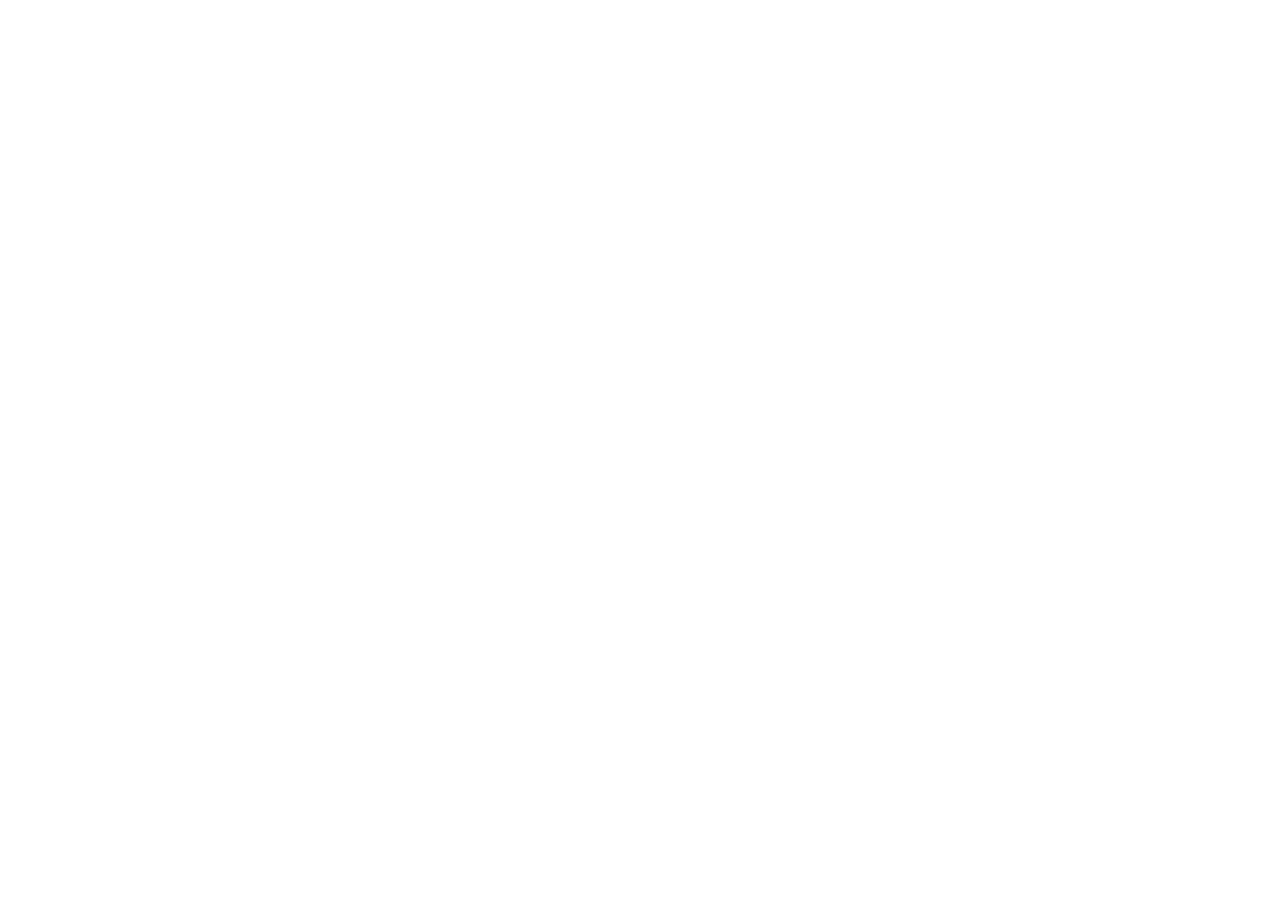
==== about.html @ ef61d07f "Init : création du dépôt, arborescence des fichiers et structure HTML de base" ====
<!DOCTYPE html>
<html lang="fr">
<head>
 <meta charset="UTF-8">
 <meta name="viewport" content="width=device-width, initial-scale=1.0">
 <title>AfriTalent — Accueil</title>
 <!-- Bootstrap 5 via CDN : feuille de style -->
 <link
href="https://cdn.jsdelivr.net/npm/bootstrap@5.3.0/dist/css/bootstrap.min.css"
rel="stylesheet">
 <!-- Votre feuille de style personnelle -->
 <link rel="stylesheet" href="css/style.css">
</head>
<body>
 <!-- Le contenu de la page sera ajoute ici -->
 <!-- Bootstrap 5 via CDN : script JavaScript -->
 <script
src="https://cdn.jsdelivr.net/npm/bootstrap@5.3.0/dist/js/bootstrap.bundle.min.js"
></script>
 <!-- Votre script JavaScript -->
 <script src="js/main.js"></script>
 </body>
</html>
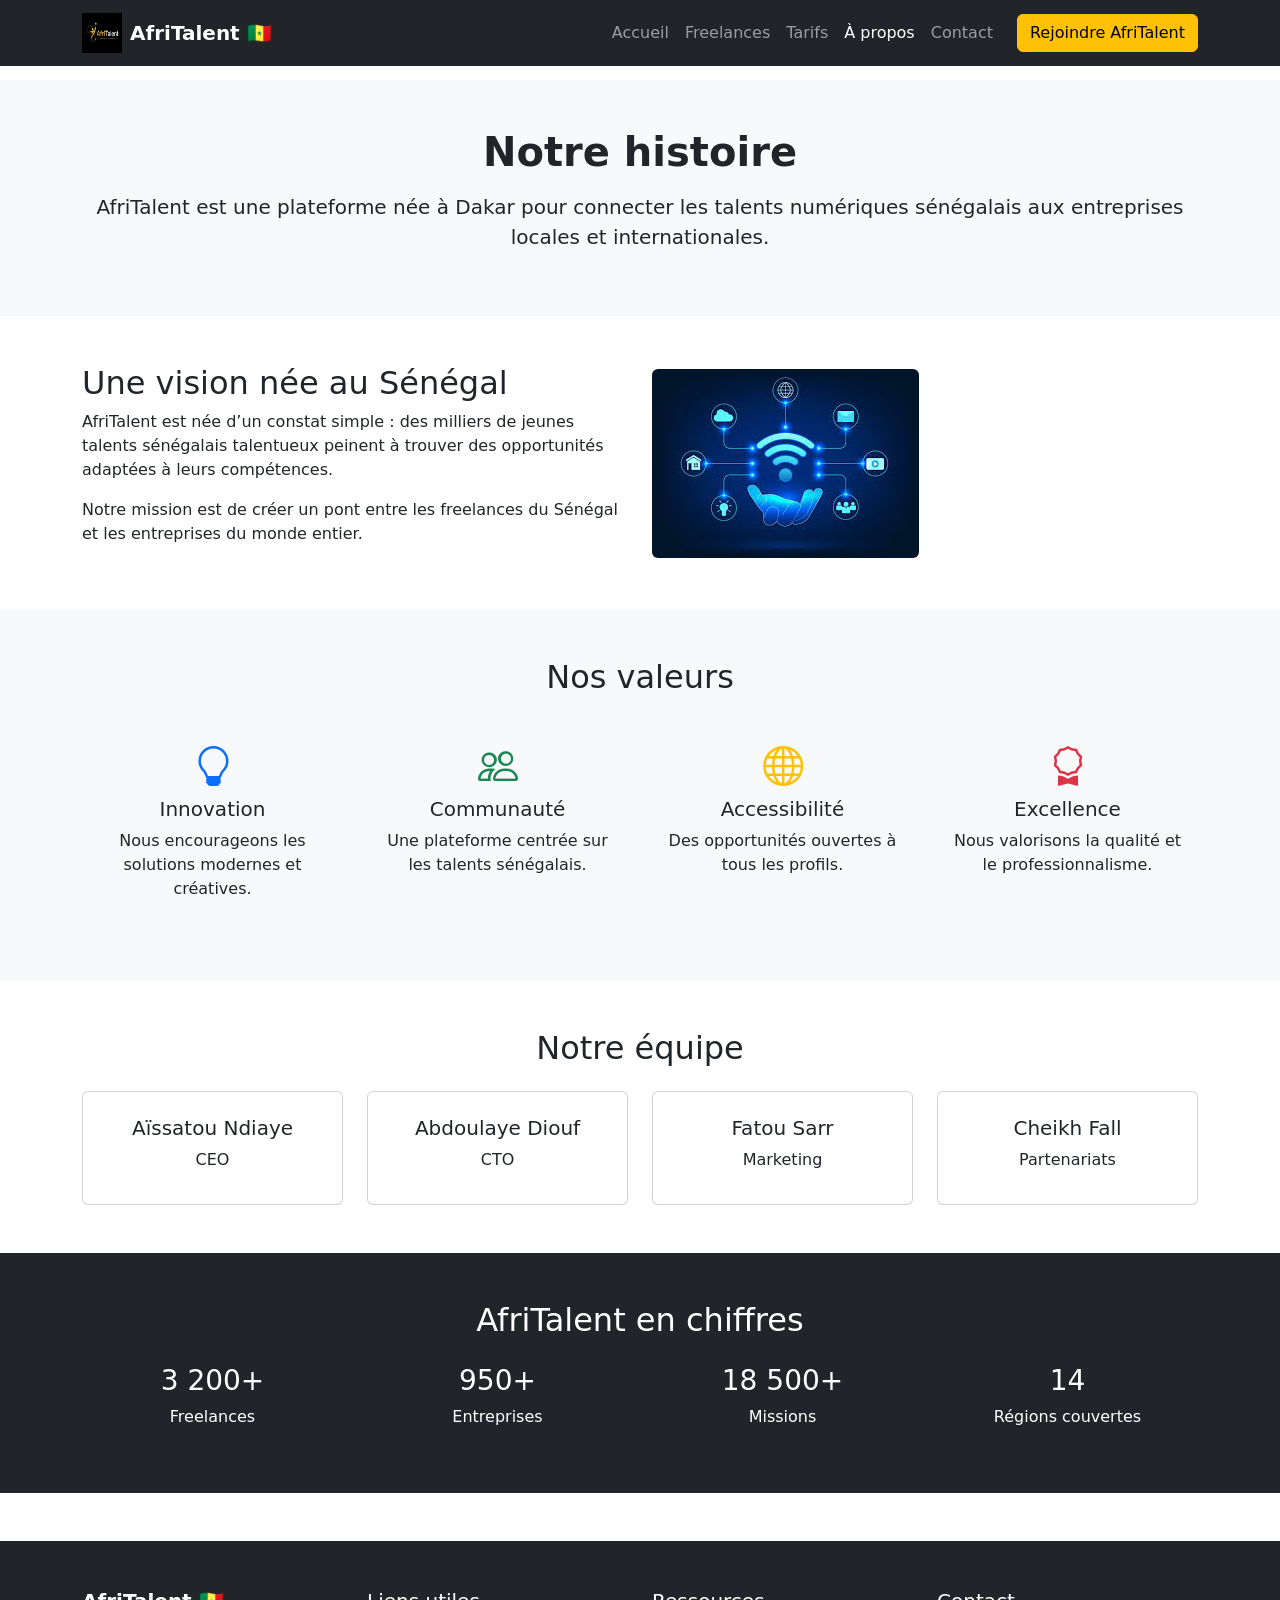
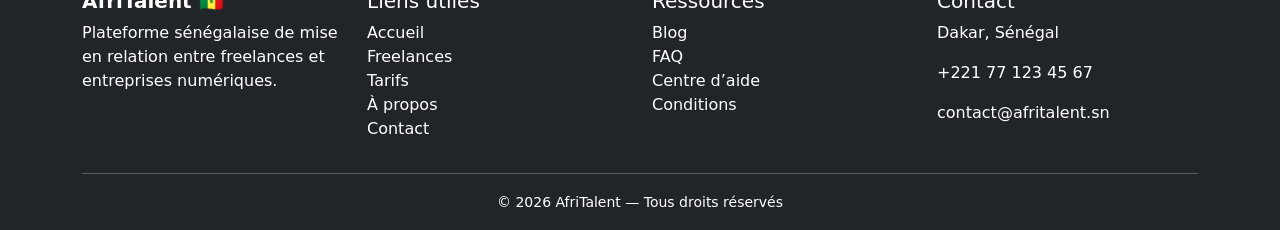
==== commit 57ef5514: "HTML : structure complète des 5 pages avec sections et contenu texte" ====
--- a/about.html
+++ b/about.html
@@ -1,23 +1,281 @@
 <!DOCTYPE html>
 <html lang="fr">
+
 <head>
- <meta charset="UTF-8">
- <meta name="viewport" content="width=device-width, initial-scale=1.0">
- <title>AfriTalent — Accueil</title>
- <!-- Bootstrap 5 via CDN : feuille de style -->
- <link
-href="https://cdn.jsdelivr.net/npm/bootstrap@5.3.0/dist/css/bootstrap.min.css"
-rel="stylesheet">
- <!-- Votre feuille de style personnelle -->
- <link rel="stylesheet" href="css/style.css">
+    <meta charset="UTF-8">
+    <meta name="viewport" content="width=device-width, initial-scale=1.0">
+    <title>AfriTalent — À propos</title>
+
+    <!-- Bootstrap -->
+    <link href="https://cdn.jsdelivr.net/npm/bootstrap@5.3.0/dist/css/bootstrap.min.css" rel="stylesheet">
+
+    <!-- Bootstrap Icons -->
+    <link href="https://cdn.jsdelivr.net/npm/bootstrap-icons/font/bootstrap-icons.css" rel="stylesheet">
 </head>
+
 <body>
- <!-- Le contenu de la page sera ajoute ici -->
- <!-- Bootstrap 5 via CDN : script JavaScript -->
- <script
-src="https://cdn.jsdelivr.net/npm/bootstrap@5.3.0/dist/js/bootstrap.bundle.min.js"
-></script>
- <!-- Votre script JavaScript -->
- <script src="js/main.js"></script>
- </body>
-</html>
+
+    <!-- ================= NAVBAR COMMUNE ================= -->
+    <nav class="navbar navbar-expand-lg navbar-dark bg-dark fixed-top">
+        <div class="container">
+
+            <a class="navbar-brand d-flex align-items-center" href="index.html">
+                <img src="images/AfriTalent.jpg.png" alt="Logo AfriTalent"
+                    width="40" height="40" class="me-2">
+                <span class="fw-bold">AfriTalent 🇸🇳</span>
+            </a>
+
+            <button class="navbar-toggler" type="button" data-bs-toggle="collapse" data-bs-target="#navMenu">
+                <span class="navbar-toggler-icon"></span>
+            </button>
+
+            <div class="collapse navbar-collapse" id="navMenu">
+
+                <ul class="navbar-nav ms-auto">
+
+                    <li class="nav-item"><a class="nav-link" href="index.html">Accueil</a></li>
+                    <li class="nav-item"><a class="nav-link" href="freelances.html">Freelances</a></li>
+                    <li class="nav-item"><a class="nav-link" href="tarifs.html">Tarifs</a></li>
+                    <li class="nav-item"><a class="nav-link active" href="about.html">À propos</a></li>
+                    <li class="nav-item"><a class="nav-link" href="contact.html">Contact</a></li>
+
+                </ul>
+
+                <a href="contact.html" class="btn btn-warning ms-lg-3">
+                    Rejoindre AfriTalent
+                </a>
+
+            </div>
+        </div>
+    </nav>
+
+    <div style="margin-top:80px;"></div>
+
+    <!-- ================= MAIN ================= -->
+    <main>
+
+        <!-- HERO ABOUT -->
+        <section class="py-5 bg-light text-center">
+            <div class="container">
+
+                <h1 class="fw-bold">Notre histoire</h1>
+
+                <p class="lead mt-3">
+                    AfriTalent est une plateforme née à Dakar pour connecter les talents numériques sénégalais
+                    aux entreprises locales et internationales.
+                </p>
+
+            </div>
+        </section>
+
+        <!-- HISTOIRE DETAILLEE -->
+        <section class="container py-5">
+
+            <div class="row align-items-center">
+
+                <div class="col-md-6">
+                    <h2>Une vision née au Sénégal</h2>
+                    <p>
+                        AfriTalent est née d’un constat simple : des milliers de jeunes talents sénégalais
+                        talentueux peinent à trouver des opportunités adaptées à leurs compétences.
+                    </p>
+
+                    <p>
+                        Notre mission est de créer un pont entre les freelances du Sénégal et les entreprises
+                        du monde entier.
+                    </p>
+                </div>
+
+                <div class="col-md-6">
+                    <img src="images/Dakartech.jpg" class="img-fluid rounded" alt="Dakar tech">
+                </div>
+
+            </div>
+
+        </section>
+
+        <!-- VALEURS -->
+        <section class="bg-light py-5">
+
+            <div class="container">
+
+                <h2 class="text-center mb-4">Nos valeurs</h2>
+
+                <div class="row g-4 text-center">
+
+                    <div class="col-md-3">
+                        <div class="p-3">
+                            <i class="bi bi-lightbulb fs-1 text-primary"></i>
+                            <h5>Innovation</h5>
+                            <p>Nous encourageons les solutions modernes et créatives.</p>
+                        </div>
+                    </div>
+
+                    <div class="col-md-3">
+                        <div class="p-3">
+                            <i class="bi bi-people fs-1 text-success"></i>
+                            <h5>Communauté</h5>
+                            <p>Une plateforme centrée sur les talents sénégalais.</p>
+                        </div>
+                    </div>
+
+                    <div class="col-md-3">
+                        <div class="p-3">
+                            <i class="bi bi-globe fs-1 text-warning"></i>
+                            <h5>Accessibilité</h5>
+                            <p>Des opportunités ouvertes à tous les profils.</p>
+                        </div>
+                    </div>
+
+                    <div class="col-md-3">
+                        <div class="p-3">
+                            <i class="bi bi-award fs-1 text-danger"></i>
+                            <h5>Excellence</h5>
+                            <p>Nous valorisons la qualité et le professionnalisme.</p>
+                        </div>
+                    </div>
+
+                </div>
+
+            </div>
+
+        </section>
+
+        <!-- EQUIPE -->
+        <section class="container py-5">
+
+            <h2 class="text-center mb-4">Notre équipe</h2>
+
+            <div class="row g-4">
+
+                <div class="col-md-3 text-center">
+                    <div class="card p-3">
+                        <img src="https://via.placeholder.com/120" class="rounded-circle mx-auto" alt="">
+                        <h5 class="mt-2">Aïssatou Ndiaye</h5>
+                        <p>CEO</p>
+                    </div>
+                </div>
+
+                <div class="col-md-3 text-center">
+                    <div class="card p-3">
+                        <img src="https://via.placeholder.com/120" class="rounded-circle mx-auto" alt="">
+                        <h5 class="mt-2">Abdoulaye Diouf</h5>
+                        <p>CTO</p>
+                    </div>
+                </div>
+
+                <div class="col-md-3 text-center">
+                    <div class="card p-3">
+                        <img src="https://via.placeholder.com/120" class="rounded-circle mx-auto" alt="">
+                        <h5 class="mt-2">Fatou Sarr</h5>
+                        <p>Marketing</p>
+                    </div>
+                </div>
+
+                <div class="col-md-3 text-center">
+                    <div class="card p-3">
+                        <img src="https://via.placeholder.com/120" class="rounded-circle mx-auto" alt="">
+                        <h5 class="mt-2">Cheikh Fall</h5>
+                        <p>Partenariats</p>
+                    </div>
+                </div>
+
+            </div>
+
+        </section>
+
+        <!-- CHIFFRES -->
+        <section class="bg-dark text-white py-5">
+
+            <div class="container text-center">
+
+                <h2 class="mb-4">AfriTalent en chiffres</h2>
+
+                <div class="row">
+
+                    <div class="col-md-3">
+                        <h3>3 200+</h3>
+                        <p>Freelances</p>
+                    </div>
+
+                    <div class="col-md-3">
+                        <h3>950+</h3>
+                        <p>Entreprises</p>
+                    </div>
+
+                    <div class="col-md-3">
+                        <h3>18 500+</h3>
+                        <p>Missions</p>
+                    </div>
+
+                    <div class="col-md-3">
+                        <h3>14</h3>
+                        <p>Régions couvertes</p>
+                    </div>
+
+                </div>
+
+            </div>
+
+        </section>
+
+    </main>
+
+    <!-- ================= FOOTER COMMUN ================= -->
+    <footer class="bg-dark text-white mt-5 pt-5 pb-3">
+
+        <div class="container">
+
+            <div class="row">
+
+                <div class="col-md-3">
+                    <h5 class="fw-bold">AfriTalent 🇸🇳</h5>
+                    <p>Plateforme sénégalaise de mise en relation entre freelances et entreprises numériques.</p>
+                </div>
+
+                <div class="col-md-3">
+                    <h5>Liens utiles</h5>
+                    <ul class="list-unstyled">
+                        <li><a href="index.html" class="text-white text-decoration-none">Accueil</a></li>
+                        <li><a href="freelances.html" class="text-white text-decoration-none">Freelances</a></li>
+                        <li><a href="tarifs.html" class="text-white text-decoration-none">Tarifs</a></li>
+                        <li><a href="about.html" class="text-white text-decoration-none">À propos</a></li>
+                        <li><a href="contact.html" class="text-white text-decoration-none">Contact</a></li>
+                    </ul>
+                </div>
+
+                <div class="col-md-3">
+                    <h5>Ressources</h5>
+                    <ul class="list-unstyled">
+                        <li>Blog</li>
+                        <li>FAQ</li>
+                        <li>Centre d’aide</li>
+                        <li>Conditions</li>
+                    </ul>
+                </div>
+
+                <div class="col-md-3">
+                    <h5>Contact</h5>
+                    <p>Dakar, Sénégal</p>
+                    <p>+221 77 123 45 67</p>
+                    <p>contact@afritalent.sn</p>
+                </div>
+
+            </div>
+
+            <hr>
+
+            <div class="text-center">
+                <small>© 2026 AfriTalent — Tous droits réservés</small>
+            </div>
+
+        </div>
+
+    </footer>
+
+    <!-- Bootstrap JS -->
+    <script src="https://cdn.jsdelivr.net/npm/bootstrap@5.3.0/dist/js/bootstrap.bundle.min.js"></script>
+
+</body>
+
+</html>
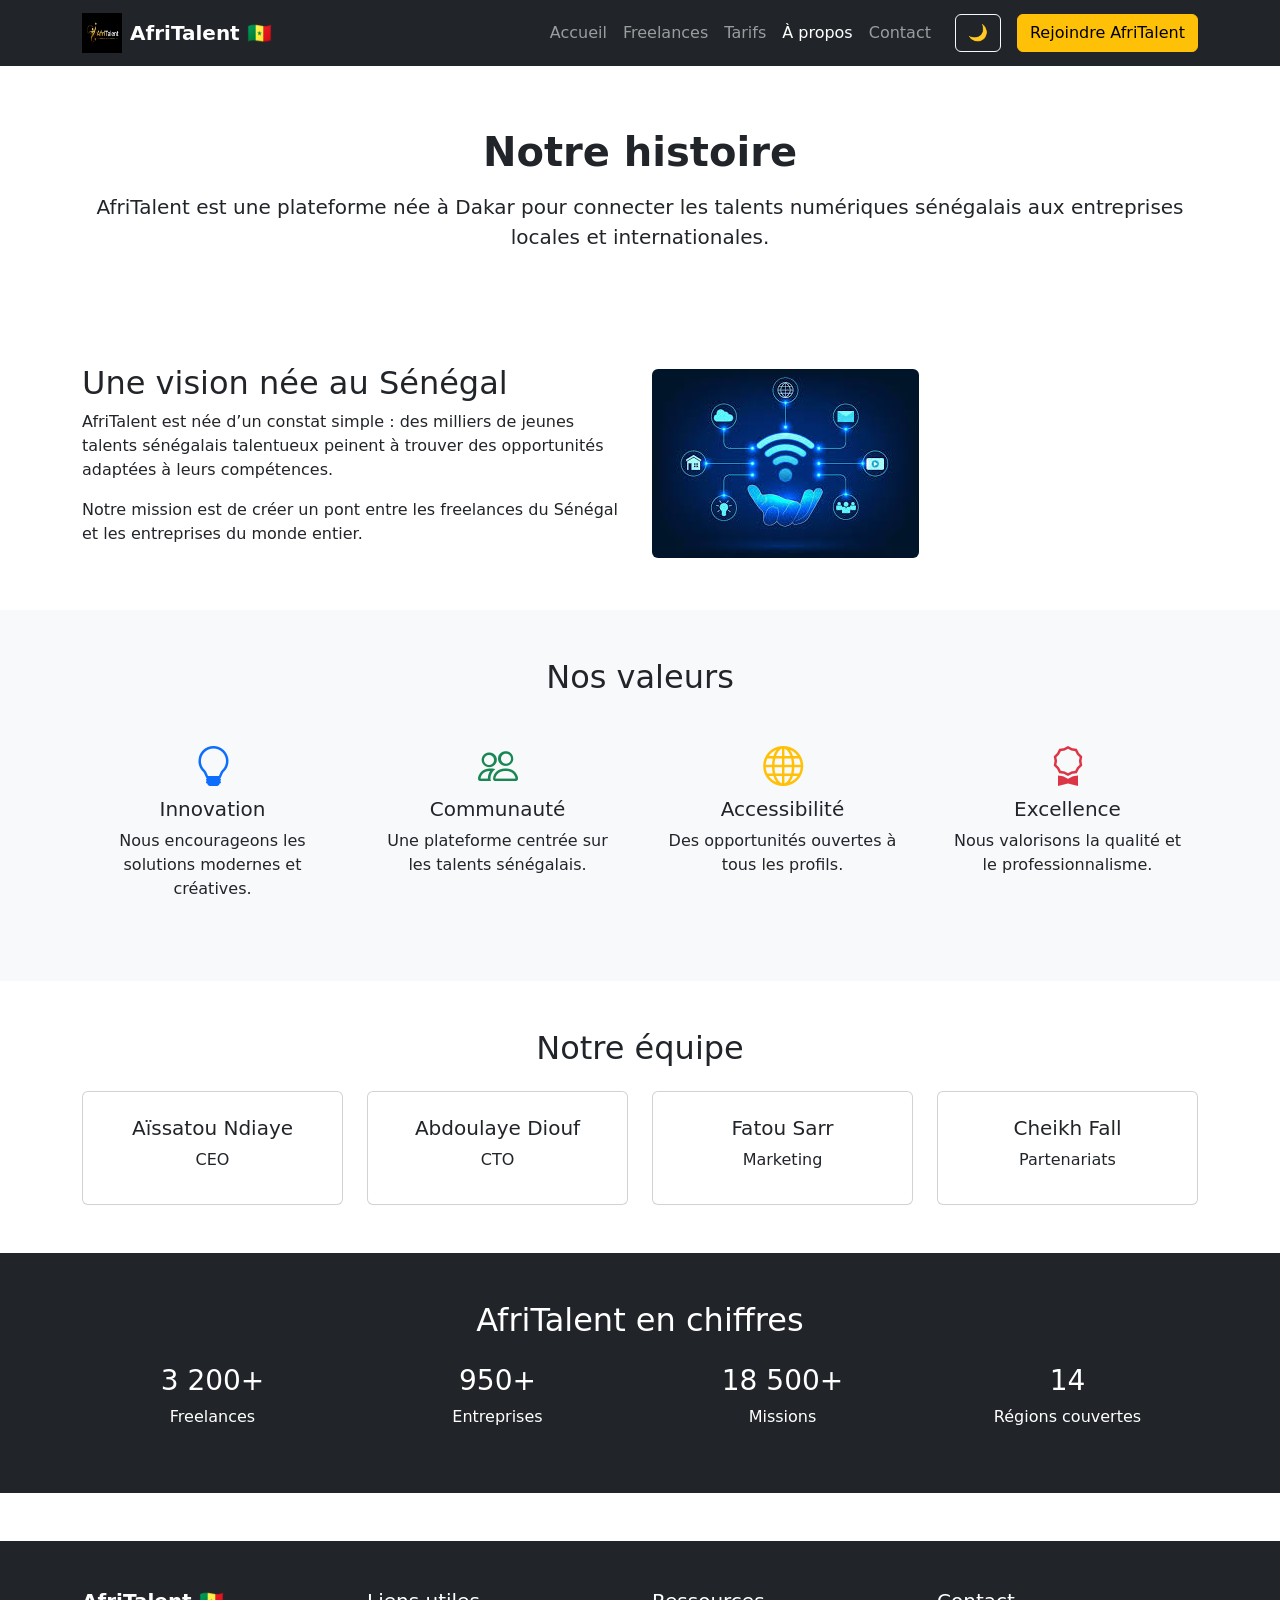
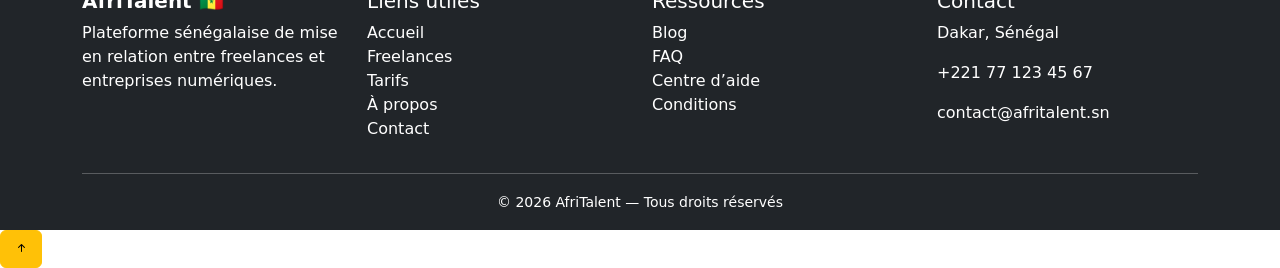
==== commit 5abc6ade: "JS : dark mode avec localStorage, navbar dynamique au scroll" ====
--- a/about.html
+++ b/about.html
@@ -8,7 +8,8 @@
 
     <!-- Bootstrap -->
     <link href="https://cdn.jsdelivr.net/npm/bootstrap@5.3.0/dist/css/bootstrap.min.css" rel="stylesheet">
-
+    <link rel="stylesheet" href="style.css">
+    <script src="js/main.js"></script>
     <!-- Bootstrap Icons -->
     <link href="https://cdn.jsdelivr.net/npm/bootstrap-icons/font/bootstrap-icons.css" rel="stylesheet">
 </head>
@@ -40,6 +41,9 @@
                     <li class="nav-item"><a class="nav-link" href="contact.html">Contact</a></li>
 
                 </ul>
+                <button id="themeToggle" class="btn btn-outline-light ms-lg-3">
+                    🌙
+                </button>
 
                 <a href="contact.html" class="btn btn-warning ms-lg-3">
                     Rejoindre AfriTalent
@@ -55,7 +59,7 @@
     <main>
 
         <!-- HERO ABOUT -->
-        <section class="py-5 bg-light text-center">
+        <section class="py-5  text-center">
             <div class="container">
 
                 <h1 class="fw-bold">Notre histoire</h1>
@@ -275,7 +279,9 @@
 
     <!-- Bootstrap JS -->
     <script src="https://cdn.jsdelivr.net/npm/bootstrap@5.3.0/dist/js/bootstrap.bundle.min.js"></script>
-
+    <button id="backToTop" class="btn btn-warning" title="Retour en haut">
+      <i class="bi bi-arrow-up-short"></i>
+    </button>
 </body>
 
 </html>
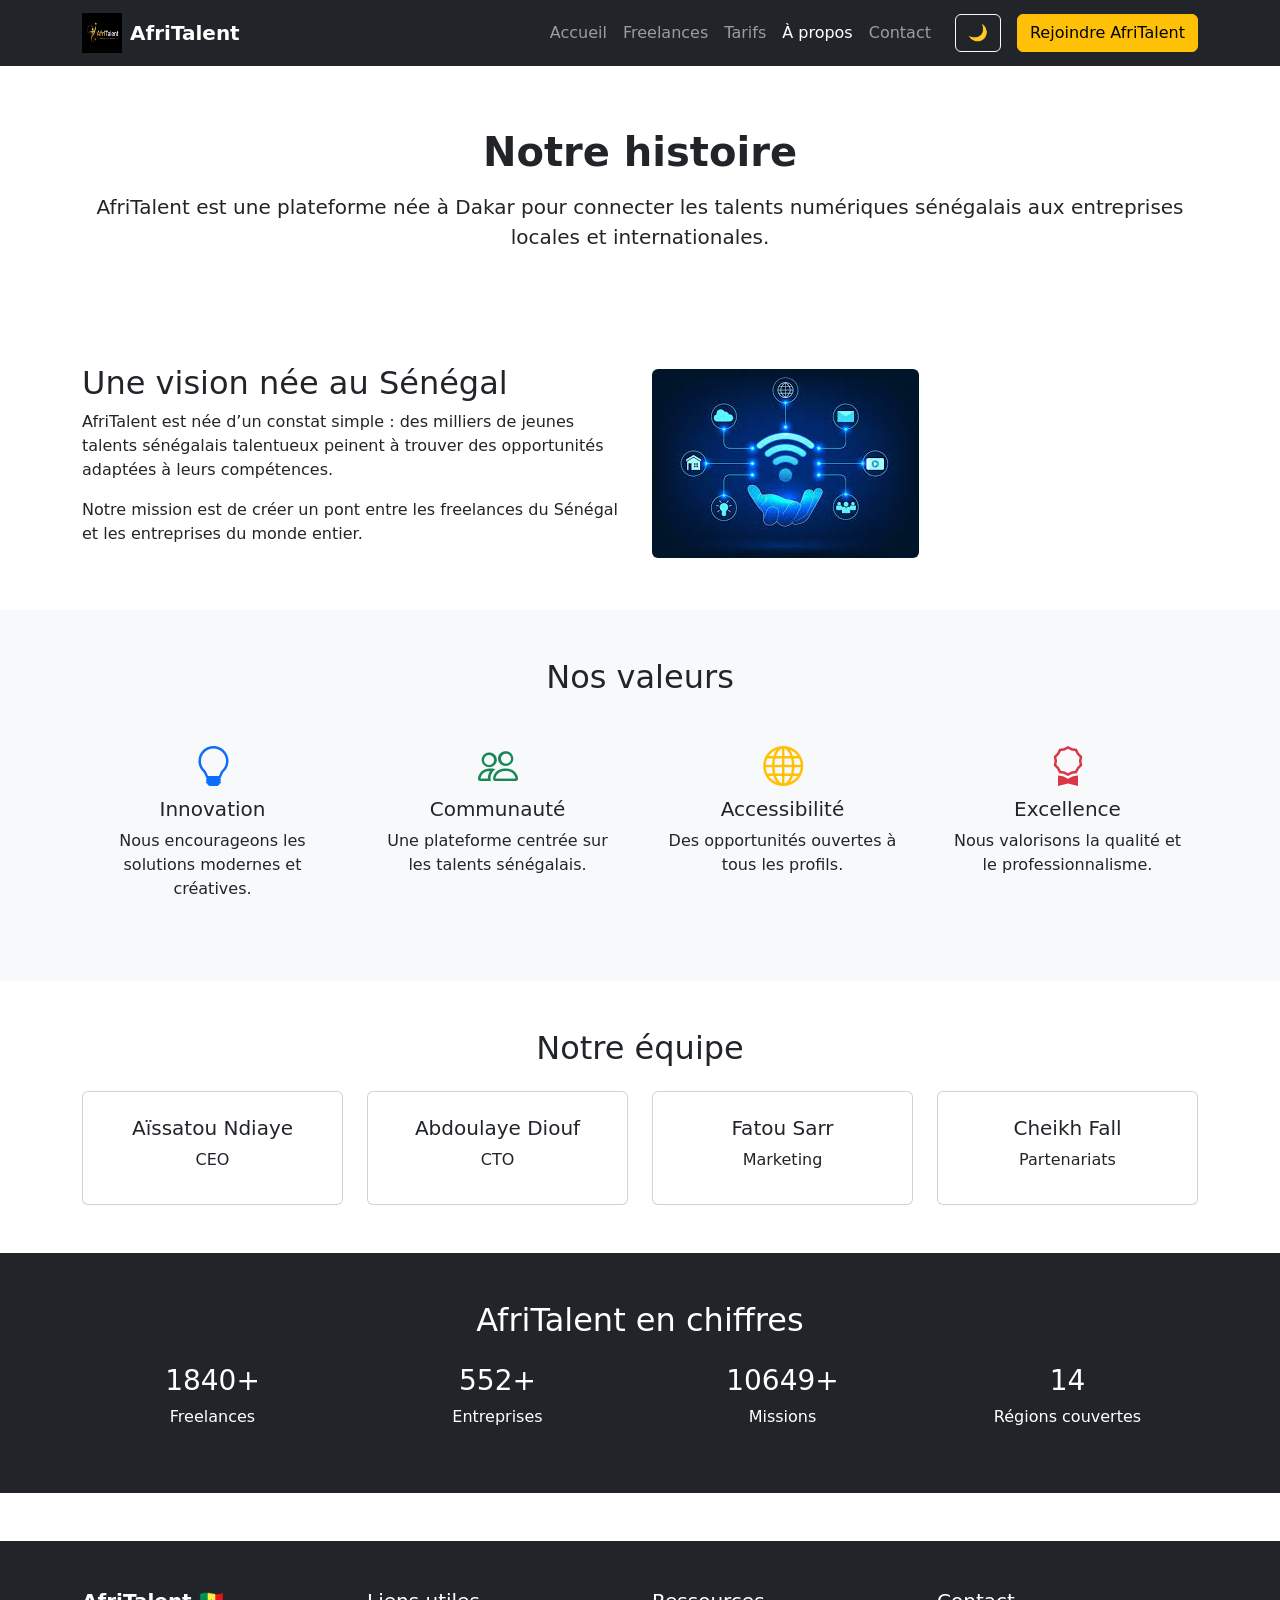
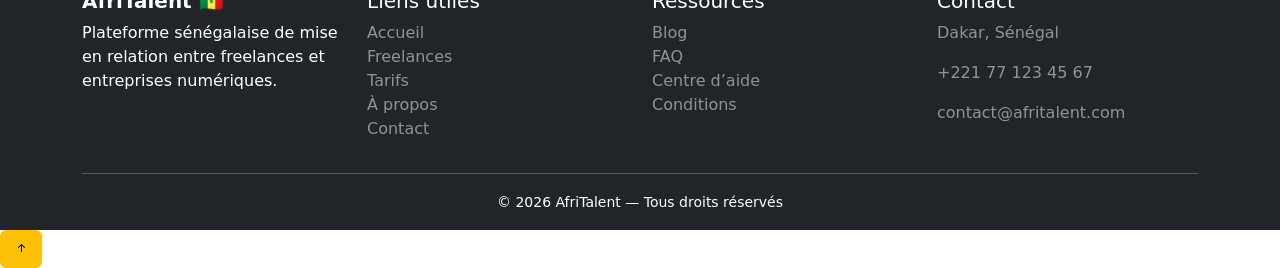
==== commit a8a9cdae: "JS : compteurs animés au scroll et animations fade-in des sections" ====
--- a/about.html
+++ b/about.html
@@ -9,9 +9,12 @@
     <!-- Bootstrap -->
     <link href="https://cdn.jsdelivr.net/npm/bootstrap@5.3.0/dist/css/bootstrap.min.css" rel="stylesheet">
     <link rel="stylesheet" href="style.css">
-    <script src="js/main.js"></script>
+    <script src="js/main.js" defer></script>
     <!-- Bootstrap Icons -->
     <link href="https://cdn.jsdelivr.net/npm/bootstrap-icons/font/bootstrap-icons.css" rel="stylesheet">
+    
+    <!-- CSS de la bibliothèque d'animation AOS -->
+    <link href="https://unpkg.com/aos@2.3.1/dist/aos.css" rel="stylesheet">
 </head>
 
 <body>
@@ -23,7 +26,7 @@
             <a class="navbar-brand d-flex align-items-center" href="index.html">
                 <img src="images/AfriTalent.jpg.png" alt="Logo AfriTalent"
                     width="40" height="40" class="me-2">
-                <span class="fw-bold">AfriTalent 🇸🇳</span>
+                <span class="fw-bold">AfriTalent</span>
             </a>
 
             <button class="navbar-toggler" type="button" data-bs-toggle="collapse" data-bs-target="#navMenu">
@@ -58,8 +61,8 @@
     <!-- ================= MAIN ================= -->
     <main>
 
-        <!-- HERO ABOUT -->
-        <section class="py-5  text-center">
+        <!-- HERO ABOUT (Animation zoom-in) -->
+        <section class="py-5 text-center" data-aos="zoom-in">
             <div class="container">
 
                 <h1 class="fw-bold">Notre histoire</h1>
@@ -72,12 +75,12 @@
             </div>
         </section>
 
-        <!-- HISTOIRE DETAILLEE -->
-        <section class="container py-5">
+        <!-- HISTOIRE DETAILLEE (Animations latérales croisées) -->
+        <section class="container py-5" style="overflow: hidden;">
 
             <div class="row align-items-center">
 
-                <div class="col-md-6">
+                <div class="col-md-6" data-aos="fade-right">
                     <h2>Une vision née au Sénégal</h2>
                     <p>
                         AfriTalent est née d’un constat simple : des milliers de jeunes talents sénégalais
@@ -90,7 +93,7 @@
                     </p>
                 </div>
 
-                <div class="col-md-6">
+                <div class="col-md-6" data-aos="fade-left">
                     <img src="images/Dakartech.jpg" class="img-fluid rounded" alt="Dakar tech">
                 </div>
 
@@ -98,16 +101,16 @@
 
         </section>
 
-        <!-- VALEURS -->
+        <!-- VALEURS (Animation en cascade au scroll) -->
         <section class="bg-light py-5">
 
             <div class="container">
 
-                <h2 class="text-center mb-4">Nos valeurs</h2>
+                <h2 class="text-center mb-4" data-aos="fade-up">Nos valeurs</h2>
 
                 <div class="row g-4 text-center">
 
-                    <div class="col-md-3">
+                    <div class="col-md-3" data-aos="fade-up" data-aos-delay="0">
                         <div class="p-3">
                             <i class="bi bi-lightbulb fs-1 text-primary"></i>
                             <h5>Innovation</h5>
@@ -115,7 +118,7 @@
                         </div>
                     </div>
 
-                    <div class="col-md-3">
+                    <div class="col-md-3" data-aos="fade-up" data-aos-delay="150">
                         <div class="p-3">
                             <i class="bi bi-people fs-1 text-success"></i>
                             <h5>Communauté</h5>
@@ -123,7 +126,7 @@
                         </div>
                     </div>
 
-                    <div class="col-md-3">
+                    <div class="col-md-3" data-aos="fade-up" data-aos-delay="300">
                         <div class="p-3">
                             <i class="bi bi-globe fs-1 text-warning"></i>
                             <h5>Accessibilité</h5>
@@ -131,7 +134,7 @@
                         </div>
                     </div>
 
-                    <div class="col-md-3">
+                    <div class="col-md-3" data-aos="fade-up" data-aos-delay="450">
                         <div class="p-3">
                             <i class="bi bi-award fs-1 text-danger"></i>
                             <h5>Excellence</h5>
@@ -145,14 +148,14 @@
 
         </section>
 
-        <!-- EQUIPE -->
+        <!-- EQUIPE (Animation en cascade au scroll) -->
         <section class="container py-5">
 
-            <h2 class="text-center mb-4">Notre équipe</h2>
+            <h2 class="text-center mb-4" data-aos="fade-up">Notre équipe</h2>
 
             <div class="row g-4">
 
-                <div class="col-md-3 text-center">
+                <div class="col-md-3 text-center" data-aos="fade-up" data-aos-delay="0">
                     <div class="card p-3">
                         <img src="https://via.placeholder.com/120" class="rounded-circle mx-auto" alt="">
                         <h5 class="mt-2">Aïssatou Ndiaye</h5>
@@ -160,7 +163,7 @@
                     </div>
                 </div>
 
-                <div class="col-md-3 text-center">
+                <div class="col-md-3 text-center" data-aos="fade-up" data-aos-delay="150">
                     <div class="card p-3">
                         <img src="https://via.placeholder.com/120" class="rounded-circle mx-auto" alt="">
                         <h5 class="mt-2">Abdoulaye Diouf</h5>
@@ -168,7 +171,7 @@
                     </div>
                 </div>
 
-                <div class="col-md-3 text-center">
+                <div class="col-md-3 text-center" data-aos="fade-up" data-aos-delay="300">
                     <div class="card p-3">
                         <img src="https://via.placeholder.com/120" class="rounded-circle mx-auto" alt="">
                         <h5 class="mt-2">Fatou Sarr</h5>
@@ -176,7 +179,7 @@
                     </div>
                 </div>
 
-                <div class="col-md-3 text-center">
+                <div class="col-md-3 text-center" data-aos="fade-up" data-aos-delay="450">
                     <div class="card p-3">
                         <img src="https://via.placeholder.com/120" class="rounded-circle mx-auto" alt="">
                         <h5 class="mt-2">Cheikh Fall</h5>
@@ -188,8 +191,8 @@
 
         </section>
 
-        <!-- CHIFFRES -->
-        <section class="bg-dark text-white py-5">
+        <!-- CHIFFRES (Animation fade-up + Compteurs animés intégrés) -->
+        <section class="bg-dark text-white py-5" data-aos="fade-up">
 
             <div class="container text-center">
 
@@ -198,22 +201,22 @@
                 <div class="row">
 
                     <div class="col-md-3">
-                        <h3>3 200+</h3>
+                        <h3><span class="counter" data-target="3200">0</span>+</h3>
                         <p>Freelances</p>
                     </div>
 
                     <div class="col-md-3">
-                        <h3>950+</h3>
+                        <h3><span class="counter" data-target="950">0</span>+</h3>
                         <p>Entreprises</p>
                     </div>
 
                     <div class="col-md-3">
-                        <h3>18 500+</h3>
+                        <h3><span class="counter" data-target="18500">0</span>+</h3>
                         <p>Missions</p>
                     </div>
 
                     <div class="col-md-3">
-                        <h3>14</h3>
+                        <h3><span class="counter" data-target="14">0</span></h3>
                         <p>Régions couvertes</p>
                     </div>
 
@@ -240,17 +243,17 @@
                 <div class="col-md-3">
                     <h5>Liens utiles</h5>
                     <ul class="list-unstyled">
-                        <li><a href="index.html" class="text-white text-decoration-none">Accueil</a></li>
-                        <li><a href="freelances.html" class="text-white text-decoration-none">Freelances</a></li>
-                        <li><a href="tarifs.html" class="text-white text-decoration-none">Tarifs</a></li>
-                        <li><a href="about.html" class="text-white text-decoration-none">À propos</a></li>
-                        <li><a href="contact.html" class="text-white text-decoration-none">Contact</a></li>
+                        <li><a href="index.html" class="text-white-50 text-decoration-none">Accueil</a></li>
+                        <li><a href="freelances.html" class="text-white-50 text-decoration-none">Freelances</a></li>
+                        <li><a href="tarifs.html" class="text-white-50 text-decoration-none">Tarifs</a></li>
+                        <li><a href="about.html" class="text-white-50 text-decoration-none">À propos</a></li>
+                        <li><a href="contact.html" class="text-white-50 text-decoration-none">Contact</a></li>
                     </ul>
                 </div>
 
                 <div class="col-md-3">
                     <h5>Ressources</h5>
-                    <ul class="list-unstyled">
+                    <ul class="list-unstyled text-white-50">
                         <li>Blog</li>
                         <li>FAQ</li>
                         <li>Centre d’aide</li>
@@ -260,9 +263,9 @@
 
                 <div class="col-md-3">
                     <h5>Contact</h5>
-                    <p>Dakar, Sénégal</p>
-                    <p>+221 77 123 45 67</p>
-                    <p>contact@afritalent.sn</p>
+                    <p class="text-white-50">Dakar, Sénégal</p>
+                    <p class="text-white-50">+221 77 123 45 67</p>
+                    <p class="text-white-50">contact@afritalent.com</p> <!-- .sn enlevé ici -->
                 </div>
 
             </div>
@@ -279,6 +282,17 @@
 
     <!-- Bootstrap JS -->
     <script src="https://cdn.jsdelivr.net/npm/bootstrap@5.3.0/dist/js/bootstrap.bundle.min.js"></script>
+    
+    <!-- Scripts JS pour la bibliothèque d'animation AOS -->
+    <script src="https://unpkg.com/aos@2.3.1/dist/aos.js"></script>
+    <script>
+        AOS.init({
+            duration: 800, // Durée globale des animations (0.8s)
+            once: true,     // L'effet ne se joue qu'une fois au premier scroll
+            offset: 100    // Se déclenche 100px avant d'apparaître à l'écran
+        });
+    </script>
+
     <button id="backToTop" class="btn btn-warning" title="Retour en haut">
       <i class="bi bi-arrow-up-short"></i>
     </button>
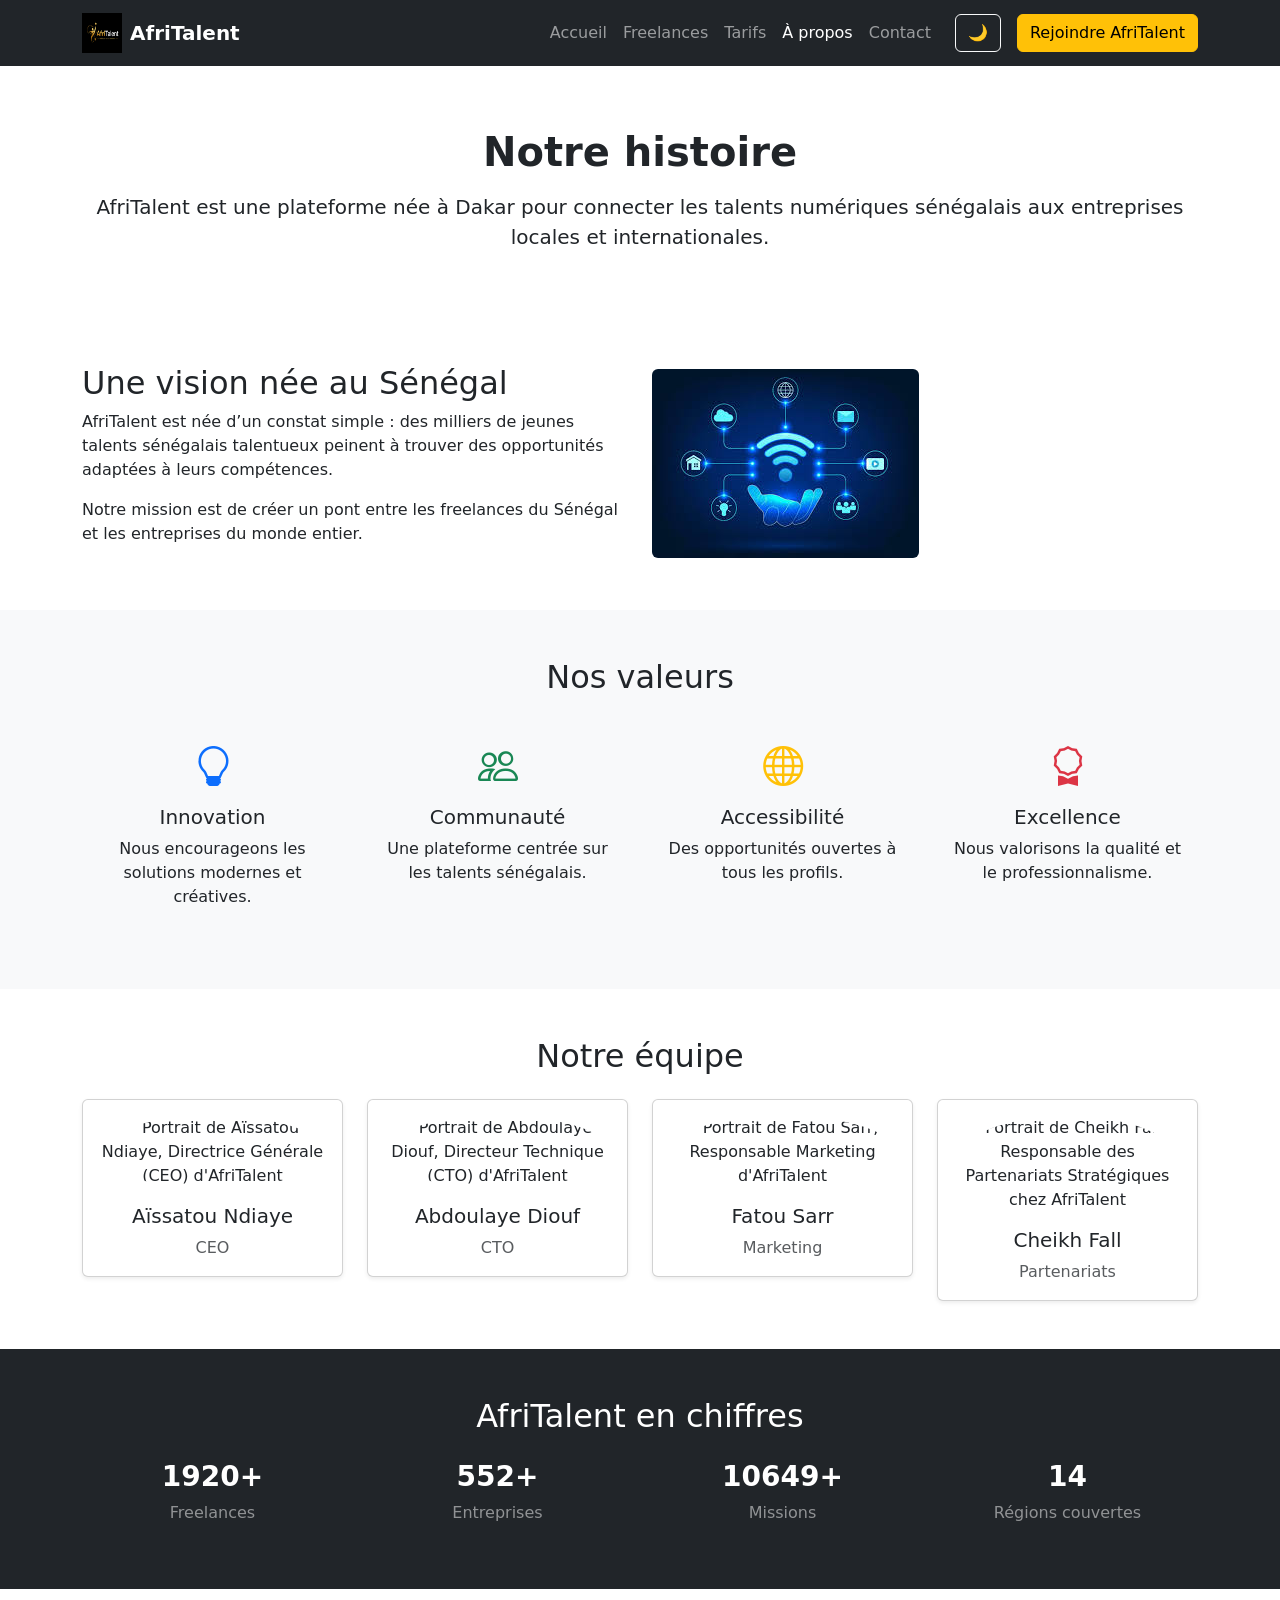
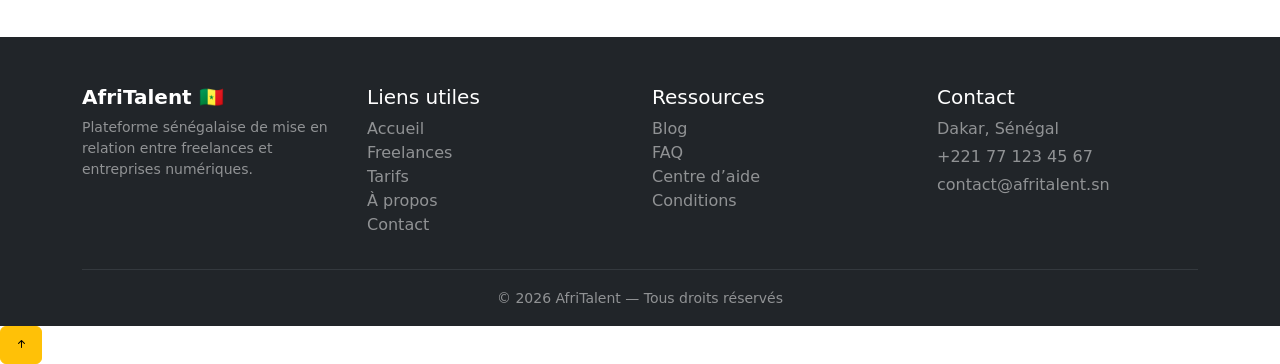
==== commit 59150167: "Finalisation : corrections responsive, optimisation du code et commentaires" ====
--- a/about.html
+++ b/about.html
@@ -6,240 +6,229 @@
     <meta name="viewport" content="width=device-width, initial-scale=1.0">
     <title>AfriTalent — À propos</title>
 
-    <!-- Bootstrap -->
+    <!-- Styles officiels Bootstrap 5 -->
     <link href="https://cdn.jsdelivr.net/npm/bootstrap@5.3.0/dist/css/bootstrap.min.css" rel="stylesheet">
+    <!-- Feuille de style personnalisée de l'application -->
     <link rel="stylesheet" href="style.css">
+    <!-- Scripts applicatifs principaux chargés en asynchrone -->
     <script src="js/main.js" defer></script>
-    <!-- Bootstrap Icons -->
+    <!-- Bibliothèque d'icônes Bootstrap -->
     <link href="https://cdn.jsdelivr.net/npm/bootstrap-icons/font/bootstrap-icons.css" rel="stylesheet">
     
-    <!-- CSS de la bibliothèque d'animation AOS -->
+    <!-- CSS de la bibliothèque d'animation au survol/défilement AOS -->
     <link href="https://unpkg.com/aos@2.3.1/dist/aos.css" rel="stylesheet">
 </head>
 
 <body>
 
-    <!-- ================= NAVBAR COMMUNE ================= -->
+    <!-- =========================================================
+         SECTION : NAVIGATION GÉNÉRALE (NAVBAR)
+         ========================================================= -->
     <nav class="navbar navbar-expand-lg navbar-dark bg-dark fixed-top">
         <div class="container">
 
+            <!-- Identité de la plateforme (Logo + Nom) -->
             <a class="navbar-brand d-flex align-items-center" href="index.html">
-                <img src="images/AfriTalent.jpg.png" alt="Logo AfriTalent"
-                    width="40" height="40" class="me-2">
+                <img src="images/AfriTalent.jpg.png" alt="Logo officiel AfriTalent" width="40" height="40" class="me-2">
                 <span class="fw-bold">AfriTalent</span>
             </a>
 
-            <button class="navbar-toggler" type="button" data-bs-toggle="collapse" data-bs-target="#navMenu">
+            <!-- Bouton de bascule pour les écrans mobiles (Burger Menu) -->
+            <button class="navbar-toggler" type="button" data-bs-toggle="collapse" data-bs-target="#navMenu" aria-controls="navMenu" aria-expanded="false" aria-label="Toggle navigation">
                 <span class="navbar-toggler-icon"></span>
             </button>
 
+            <!-- Menu de navigation principal -->
             <div class="collapse navbar-collapse" id="navMenu">
-
                 <ul class="navbar-nav ms-auto">
-
                     <li class="nav-item"><a class="nav-link" href="index.html">Accueil</a></li>
                     <li class="nav-item"><a class="nav-link" href="freelances.html">Freelances</a></li>
                     <li class="nav-item"><a class="nav-link" href="tarifs.html">Tarifs</a></li>
-                    <li class="nav-item"><a class="nav-link active" href="about.html">À propos</a></li>
+                    <li class="nav-item"><a class="nav-link active" href="about.html" aria-current="page">À propos</a></li>
                     <li class="nav-item"><a class="nav-link" href="contact.html">Contact</a></li>
-
                 </ul>
-                <button id="themeToggle" class="btn btn-outline-light ms-lg-3">
+                
+                <!-- Bouton de bascule pour le mode Sombre / Clair -->
+                <button id="themeToggle" class="btn btn-outline-light ms-lg-3" aria-label="Changer de thème">
                     🌙
                 </button>
 
+                <!-- Bouton d'appel à l'action vers le formulaire -->
                 <a href="contact.html" class="btn btn-warning ms-lg-3">
                     Rejoindre AfriTalent
                 </a>
-
-            </div>
+            </div>
+
         </div>
     </nav>
 
+    <!-- Zone tampon pour compenser la hauteur de la barre de navigation fixe -->
     <div style="margin-top:80px;"></div>
 
-    <!-- ================= MAIN ================= -->
+    <!-- =========================================================
+         SECTION : CONTENU PRINCIPAL DE LA PAGE
+         ========================================================= -->
     <main>
 
-        <!-- HERO ABOUT (Animation zoom-in) -->
+        <!-- EN-TÊTE : Introduction animée avec effet Zoom-in -->
         <section class="py-5 text-center" data-aos="zoom-in">
             <div class="container">
-
                 <h1 class="fw-bold">Notre histoire</h1>
-
                 <p class="lead mt-3">
                     AfriTalent est une plateforme née à Dakar pour connecter les talents numériques sénégalais
                     aux entreprises locales et internationales.
                 </p>
-
-            </div>
-        </section>
-
-        <!-- HISTOIRE DETAILLEE (Animations latérales croisées) -->
+            </div>
+        </section>
+
+        <!-- PRÉSENTATION : Récit textuel combiné avec image d'illustration -->
         <section class="container py-5" style="overflow: hidden;">
-
             <div class="row align-items-center">
-
+                <!-- Bloc textuel surgissant par la droite -->
                 <div class="col-md-6" data-aos="fade-right">
                     <h2>Une vision née au Sénégal</h2>
                     <p>
                         AfriTalent est née d’un constat simple : des milliers de jeunes talents sénégalais
                         talentueux peinent à trouver des opportunités adaptées à leurs compétences.
                     </p>
-
                     <p>
                         Notre mission est de créer un pont entre les freelances du Sénégal et les entreprises
                         du monde entier.
                     </p>
                 </div>
-
+                <!-- Illustration surgissant par la gauche -->
                 <div class="col-md-6" data-aos="fade-left">
-                    <img src="images/Dakartech.jpg" class="img-fluid rounded" alt="Dakar tech">
-                </div>
-
-            </div>
-
-        </section>
-
-        <!-- VALEURS (Animation en cascade au scroll) -->
+                    <img src="images/Dakartech.jpg" class="img-fluid rounded" alt="Écosystème technologique et espace de travail collaboratif à Dakar">
+                </div>
+            </div>
+        </section>
+
+        <!-- VALEURS : Grille présentant la charte et la philosophie (Animation en cascade) -->
         <section class="bg-light py-5">
-
             <div class="container">
-
                 <h2 class="text-center mb-4" data-aos="fade-up">Nos valeurs</h2>
 
                 <div class="row g-4 text-center">
-
+                    <!-- Valeur 1 : Innovation -->
                     <div class="col-md-3" data-aos="fade-up" data-aos-delay="0">
                         <div class="p-3">
-                            <i class="bi bi-lightbulb fs-1 text-primary"></i>
-                            <h5>Innovation</h5>
+                            <i class="bi bi-lightbulb fs-1 text-primary" aria-hidden="true"></i>
+                            <h5 class="mt-2">Innovation</h5>
                             <p>Nous encourageons les solutions modernes et créatives.</p>
                         </div>
                     </div>
-
+                    <!-- Valeur 2 : Communauté -->
                     <div class="col-md-3" data-aos="fade-up" data-aos-delay="150">
                         <div class="p-3">
-                            <i class="bi bi-people fs-1 text-success"></i>
-                            <h5>Communauté</h5>
+                            <i class="bi bi-people fs-1 text-success" aria-hidden="true"></i>
+                            <h5 class="mt-2">Communauté</h5>
                             <p>Une plateforme centrée sur les talents sénégalais.</p>
                         </div>
                     </div>
-
+                    <!-- Valeur 3 : Accessibilité -->
                     <div class="col-md-3" data-aos="fade-up" data-aos-delay="300">
                         <div class="p-3">
-                            <i class="bi bi-globe fs-1 text-warning"></i>
-                            <h5>Accessibilité</h5>
+                            <i class="bi bi-globe fs-1 text-warning" aria-hidden="true"></i>
+                            <h5 class="mt-2">Accessibilité</h5>
                             <p>Des opportunités ouvertes à tous les profils.</p>
                         </div>
                     </div>
-
+                    <!-- Valeur 4 : Excellence -->
                     <div class="col-md-3" data-aos="fade-up" data-aos-delay="450">
                         <div class="p-3">
-                            <i class="bi bi-award fs-1 text-danger"></i>
-                            <h5>Excellence</h5>
+                            <i class="bi bi-award fs-1 text-danger" aria-hidden="true"></i>
+                            <h5 class="mt-2">Excellence</h5>
                             <p>Nous valorisons la qualité et le professionnalisme.</p>
                         </div>
                     </div>
-
-                </div>
-
-            </div>
-
-        </section>
-
-        <!-- EQUIPE (Animation en cascade au scroll) -->
+                </div>
+            </div>
+        </section>
+
+        <!-- ÉQUIPE : Organigramme des fondateurs et responsables du projet -->
         <section class="container py-5">
-
             <h2 class="text-center mb-4" data-aos="fade-up">Notre équipe</h2>
 
             <div class="row g-4">
-
+                <!-- Membre 1 -->
                 <div class="col-md-3 text-center" data-aos="fade-up" data-aos-delay="0">
-                    <div class="card p-3">
-                        <img src="https://via.placeholder.com/120" class="rounded-circle mx-auto" alt="">
-                        <h5 class="mt-2">Aïssatou Ndiaye</h5>
-                        <p>CEO</p>
-                    </div>
-                </div>
-
+                    <div class="card p-3 shadow-sm">
+                        <img src="https://via.placeholder.com/120" class="rounded-circle mx-auto" alt="Portrait de Aïssatou Ndiaye, Directrice Générale (CEO) d'AfriTalent">
+                        <h5 class="mt-3">Aïssatou Ndiaye</h5>
+                        <p class="text-muted mb-0">CEO</p>
+                    </div>
+                </div>
+                <!-- Membre 2 -->
                 <div class="col-md-3 text-center" data-aos="fade-up" data-aos-delay="150">
-                    <div class="card p-3">
-                        <img src="https://via.placeholder.com/120" class="rounded-circle mx-auto" alt="">
-                        <h5 class="mt-2">Abdoulaye Diouf</h5>
-                        <p>CTO</p>
-                    </div>
-                </div>
-
+                    <div class="card p-3 shadow-sm">
+                        <img src="https://via.placeholder.com/120" class="rounded-circle mx-auto" alt="Portrait de Abdoulaye Diouf, Directeur Technique (CTO) d'AfriTalent">
+                        <h5 class="mt-3">Abdoulaye Diouf</h5>
+                        <p class="text-muted mb-0">CTO</p>
+                    </div>
+                </div>
+                <!-- Membre 3 -->
                 <div class="col-md-3 text-center" data-aos="fade-up" data-aos-delay="300">
-                    <div class="card p-3">
-                        <img src="https://via.placeholder.com/120" class="rounded-circle mx-auto" alt="">
-                        <h5 class="mt-2">Fatou Sarr</h5>
-                        <p>Marketing</p>
-                    </div>
-                </div>
-
+                    <div class="card p-3 shadow-sm">
+                        <img src="https://via.placeholder.com/120" class="rounded-circle mx-auto" alt="Portrait de Fatou Sarr, Responsable Marketing d'AfriTalent">
+                        <h5 class="mt-3">Fatou Sarr</h5>
+                        <p class="text-muted mb-0">Marketing</p>
+                    </div>
+                </div>
+                <!-- Membre 4 -->
                 <div class="col-md-3 text-center" data-aos="fade-up" data-aos-delay="450">
-                    <div class="card p-3">
-                        <img src="https://via.placeholder.com/120" class="rounded-circle mx-auto" alt="">
-                        <h5 class="mt-2">Cheikh Fall</h5>
-                        <p>Partenariats</p>
-                    </div>
-                </div>
-
-            </div>
-
-        </section>
-
-        <!-- CHIFFRES (Animation fade-up + Compteurs animés intégrés) -->
+                    <div class="card p-3 shadow-sm">
+                        <img src="https://via.placeholder.com/120" class="rounded-circle mx-auto" alt="Portrait de Cheikh Fall, Responsable des Partenariats Stratégiques chez AfriTalent">
+                        <h5 class="mt-3">Cheikh Fall</h5>
+                        <p class="text-muted mb-0">Partenariats</p>
+                    </div>
+                </div>
+            </div>
+        </section>
+
+        <!-- STATISTIQUES : Tableau de bord chiffré muni de compteurs incrémentaux JS -->
         <section class="bg-dark text-white py-5" data-aos="fade-up">
-
             <div class="container text-center">
-
                 <h2 class="mb-4">AfriTalent en chiffres</h2>
 
                 <div class="row">
-
-                    <div class="col-md-3">
-                        <h3><span class="counter" data-target="3200">0</span>+</h3>
-                        <p>Freelances</p>
-                    </div>
-
-                    <div class="col-md-3">
-                        <h3><span class="counter" data-target="950">0</span>+</h3>
-                        <p>Entreprises</p>
-                    </div>
-
-                    <div class="col-md-3">
-                        <h3><span class="counter" data-target="18500">0</span>+</h3>
-                        <p>Missions</p>
-                    </div>
-
-                    <div class="col-md-3">
-                        <h3><span class="counter" data-target="14">0</span></h3>
-                        <p>Régions couvertes</p>
-                    </div>
-
-                </div>
-
-            </div>
-
+                    <!-- Compteur 1 -->
+                    <div class="col-md-3">
+                        <h3 class="fw-bold"><span class="counter" data-target="3200">0</span>+</h3>
+                        <p class="text-white-50">Freelances</p>
+                    </div>
+                    <!-- Compteur 2 -->
+                    <div class="col-md-3">
+                        <h3 class="fw-bold"><span class="counter" data-target="950">0</span>+</h3>
+                        <p class="text-white-50">Entreprises</p>
+                    </div>
+                    <!-- Compteur 3 -->
+                    <div class="col-md-3">
+                        <h3 class="fw-bold"><span class="counter" data-target="18500">0</span>+</h3>
+                        <p class="text-white-50">Missions</p>
+                    </div>
+                    <!-- Compteur 4 -->
+                    <div class="col-md-3">
+                        <h3 class="fw-bold"><span class="counter" data-target="14">0</span></h3>
+                        <p class="text-white-50">Régions couvertes</p>
+                    </div>
+                </div>
+            </div>
         </section>
 
     </main>
 
-    <!-- ================= FOOTER COMMUN ================= -->
+    <!-- =========================================================
+         SECTION : PIED DE PAGE (FOOTER COMMUN)
+         ========================================================= -->
     <footer class="bg-dark text-white mt-5 pt-5 pb-3">
-
         <div class="container">
-
             <div class="row">
-
+                <!-- Éditorial succinct -->
                 <div class="col-md-3">
                     <h5 class="fw-bold">AfriTalent 🇸🇳</h5>
-                    <p>Plateforme sénégalaise de mise en relation entre freelances et entreprises numériques.</p>
-                </div>
-
+                    <p class="small text-white-50">Plateforme sénégalaise de mise en relation entre freelances et entreprises numériques.</p>
+                </div>
+                <!-- Menu secondaire -->
                 <div class="col-md-3">
                     <h5>Liens utiles</h5>
                     <ul class="list-unstyled">
@@ -250,7 +239,7 @@
                         <li><a href="contact.html" class="text-white-50 text-decoration-none">Contact</a></li>
                     </ul>
                 </div>
-
+                <!-- Documentation corporate -->
                 <div class="col-md-3">
                     <h5>Ressources</h5>
                     <ul class="list-unstyled text-white-50">
@@ -260,42 +249,39 @@
                         <li>Conditions</li>
                     </ul>
                 </div>
-
+                <!-- Contacts administratifs -->
                 <div class="col-md-3">
                     <h5>Contact</h5>
-                    <p class="text-white-50">Dakar, Sénégal</p>
-                    <p class="text-white-50">+221 77 123 45 67</p>
-                    <p class="text-white-50">contact@afritalent.com</p> <!-- .sn enlevé ici -->
-                </div>
-
-            </div>
-
-            <hr>
-
+                    <p class="text-white-50 mb-1">Dakar, Sénégal</p>
+                    <p class="text-white-50 mb-1">+221 77 123 45 67</p>
+                    <p class="text-white-50">contact@afritalent.sn</p>
+                </div>
+            </div>
+            
+            <hr class="border-secondary">
+            
+            <!-- Mentions légales de clôture -->
             <div class="text-center">
-                <small>© 2026 AfriTalent — Tous droits réservés</small>
-            </div>
-
+                <small class="text-white-50">© 2026 AfriTalent — Tous droits réservés</small>
+            </div>
         </div>
-
     </footer>
 
-    <!-- Bootstrap JS -->
+    <!-- Librairies de scripts Bootstrap d'origine externe -->
     <script src="https://cdn.jsdelivr.net/npm/bootstrap@5.3.0/dist/js/bootstrap.bundle.min.js"></script>
     
-    <!-- Scripts JS pour la bibliothèque d'animation AOS -->
+    <!-- Scripts d'implémentation et de paramétrage de la bibliothèque AOS -->
     <script src="https://unpkg.com/aos@2.3.1/dist/aos.js"></script>
     <script>
         AOS.init({
-            duration: 800, // Durée globale des animations (0.8s)
-            once: true,     // L'effet ne se joue qu'une fois au premier scroll
-            offset: 100    // Se déclenche 100px avant d'apparaître à l'écran
+            duration: 800, // Durée de la transition animée (0.8s)
+            once: true,    // Restreint l'exécution de l'animation au premier défilement
+            offset: 100    // Décalage en pixels avant activation du déclencheur visuel
         });
     </script>
 
+    <!-- Bouton flottant de remontée rapide (Back to top) -->
     <button id="backToTop" class="btn btn-warning" title="Retour en haut">
       <i class="bi bi-arrow-up-short"></i>
     </button>
-</body>
-
-</html>+</body>
